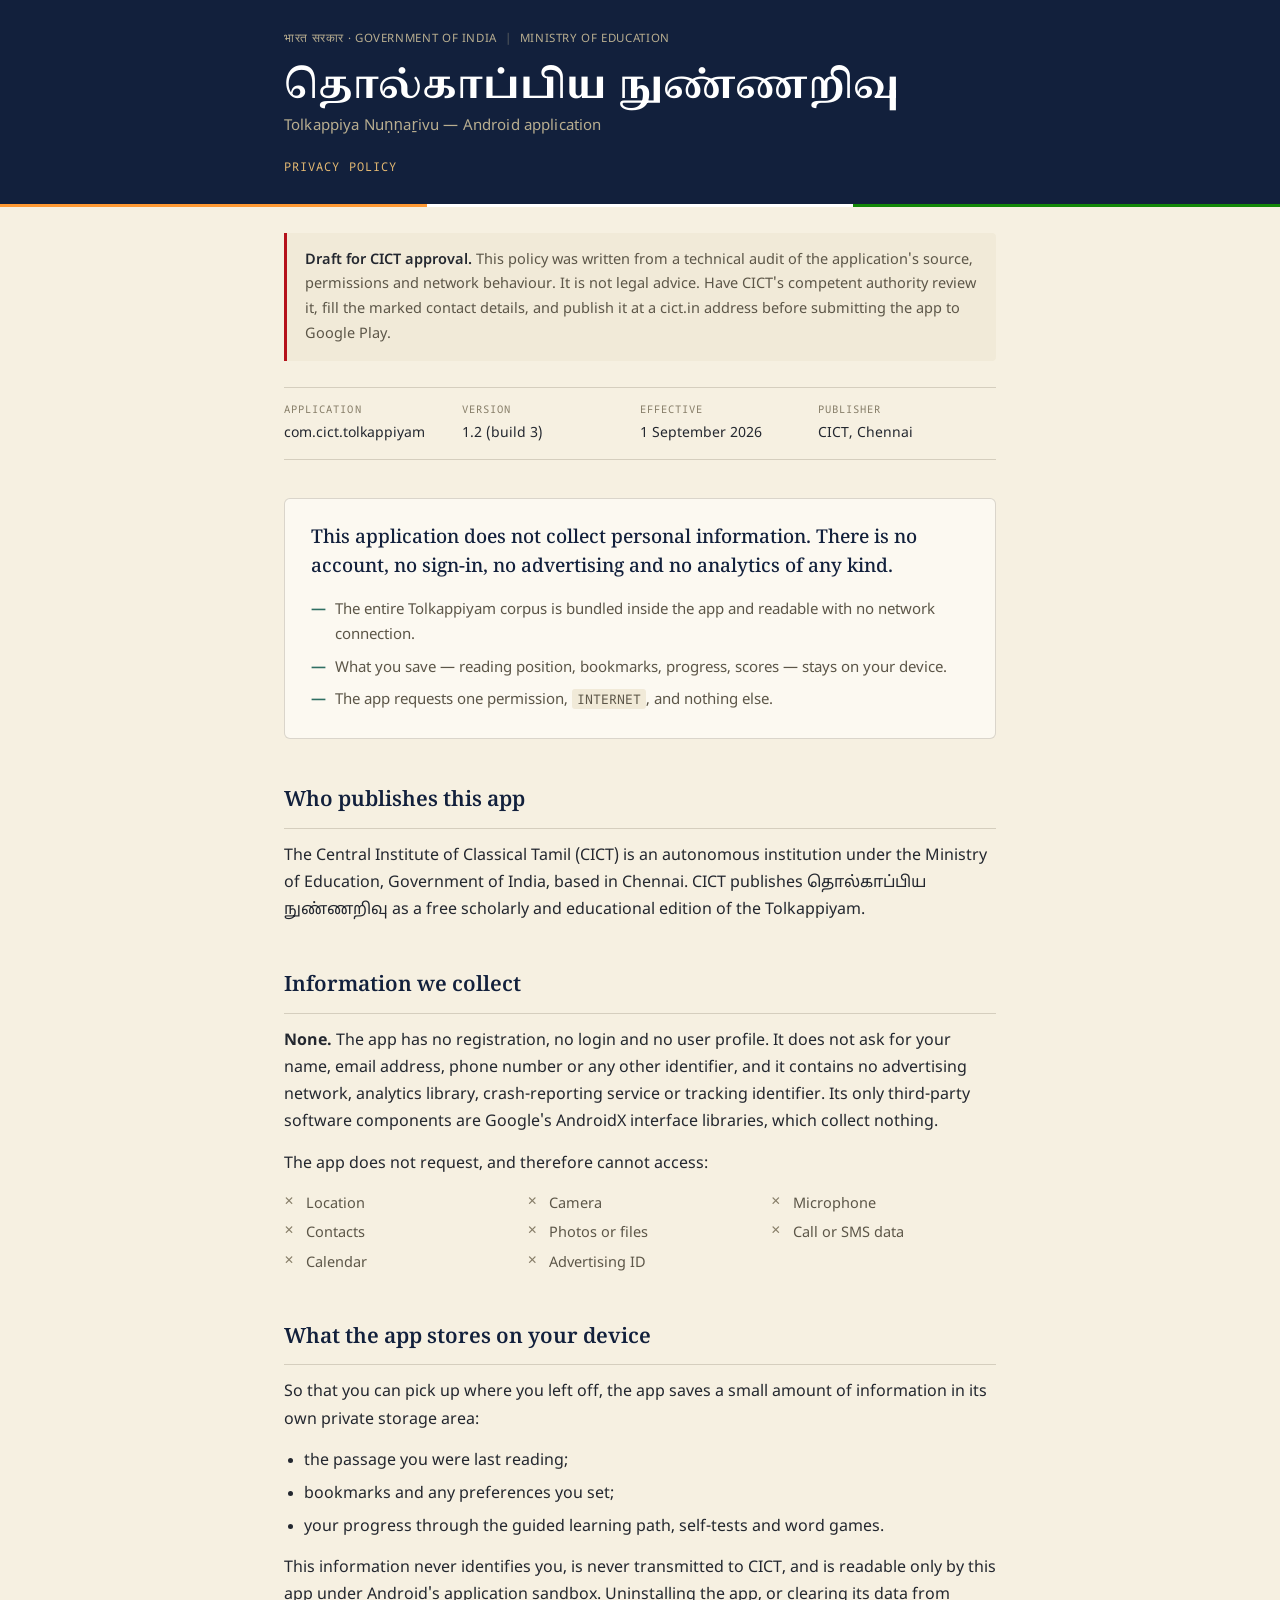
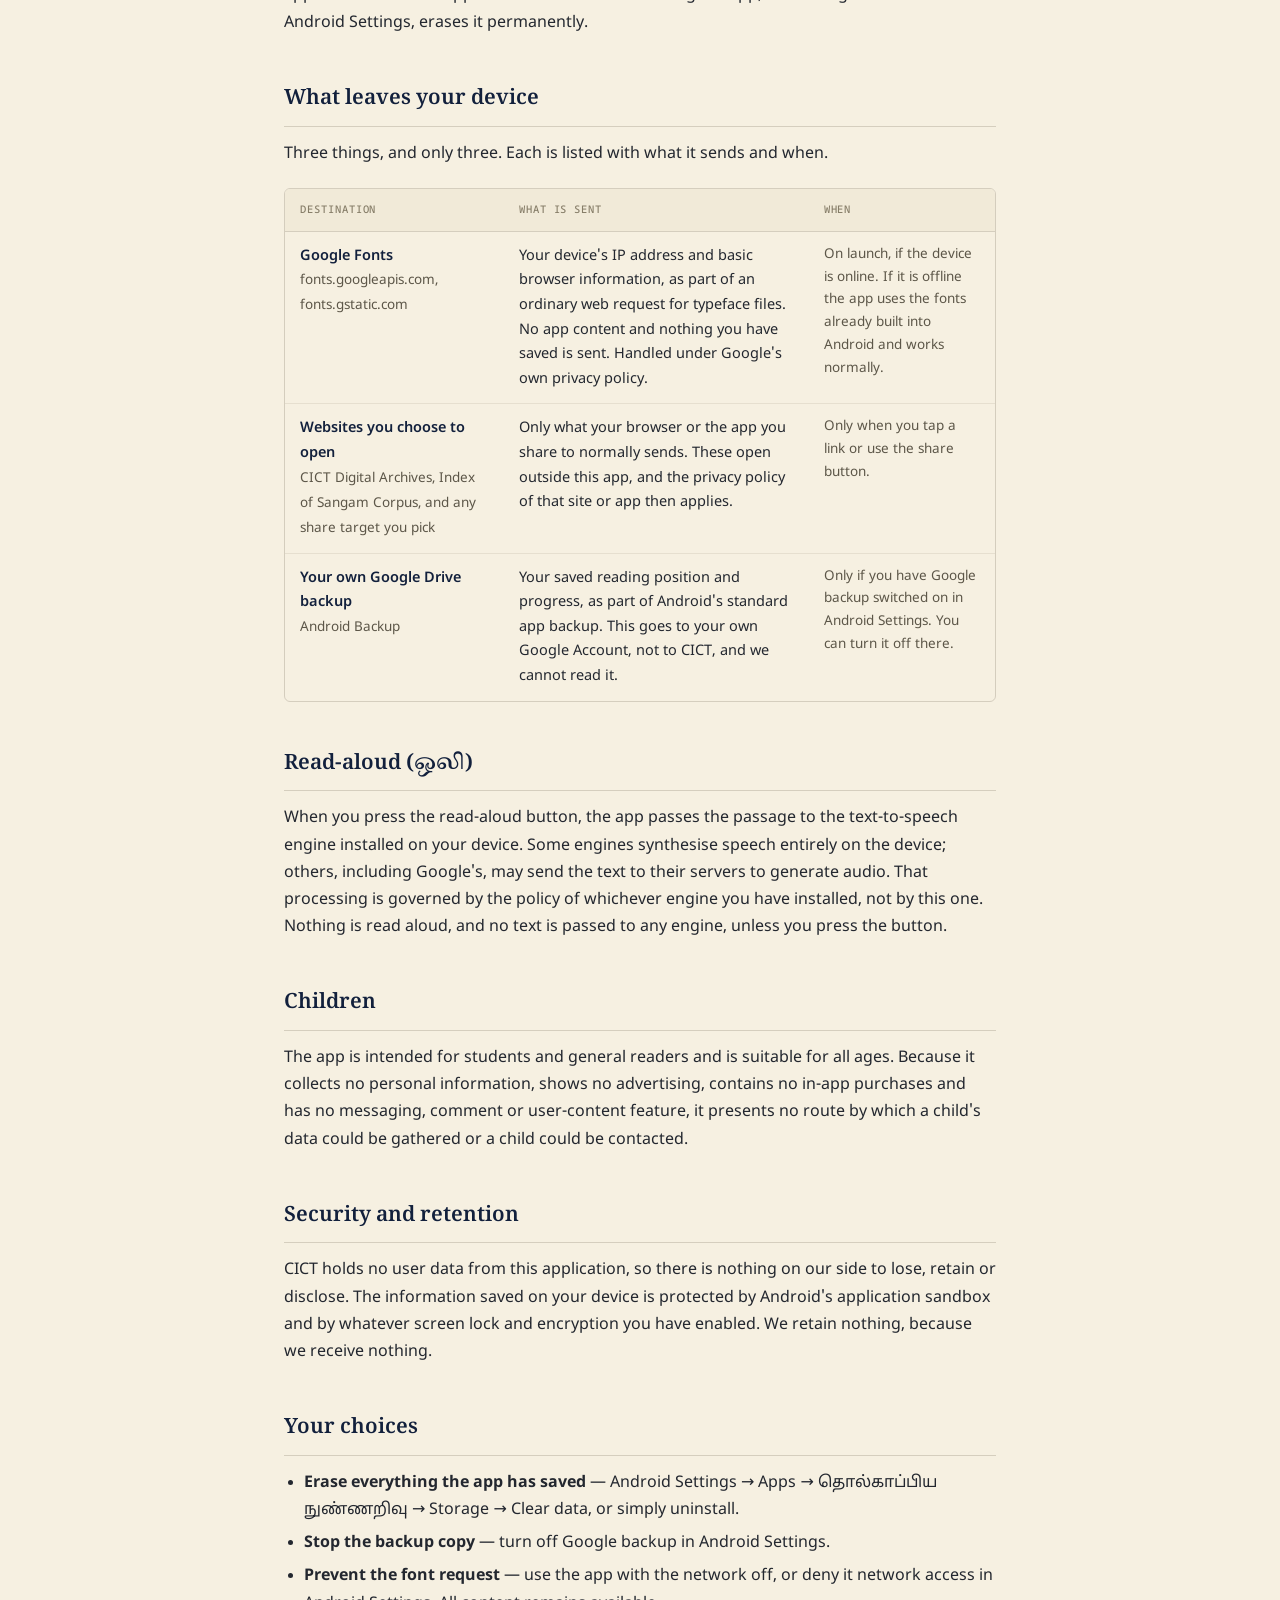
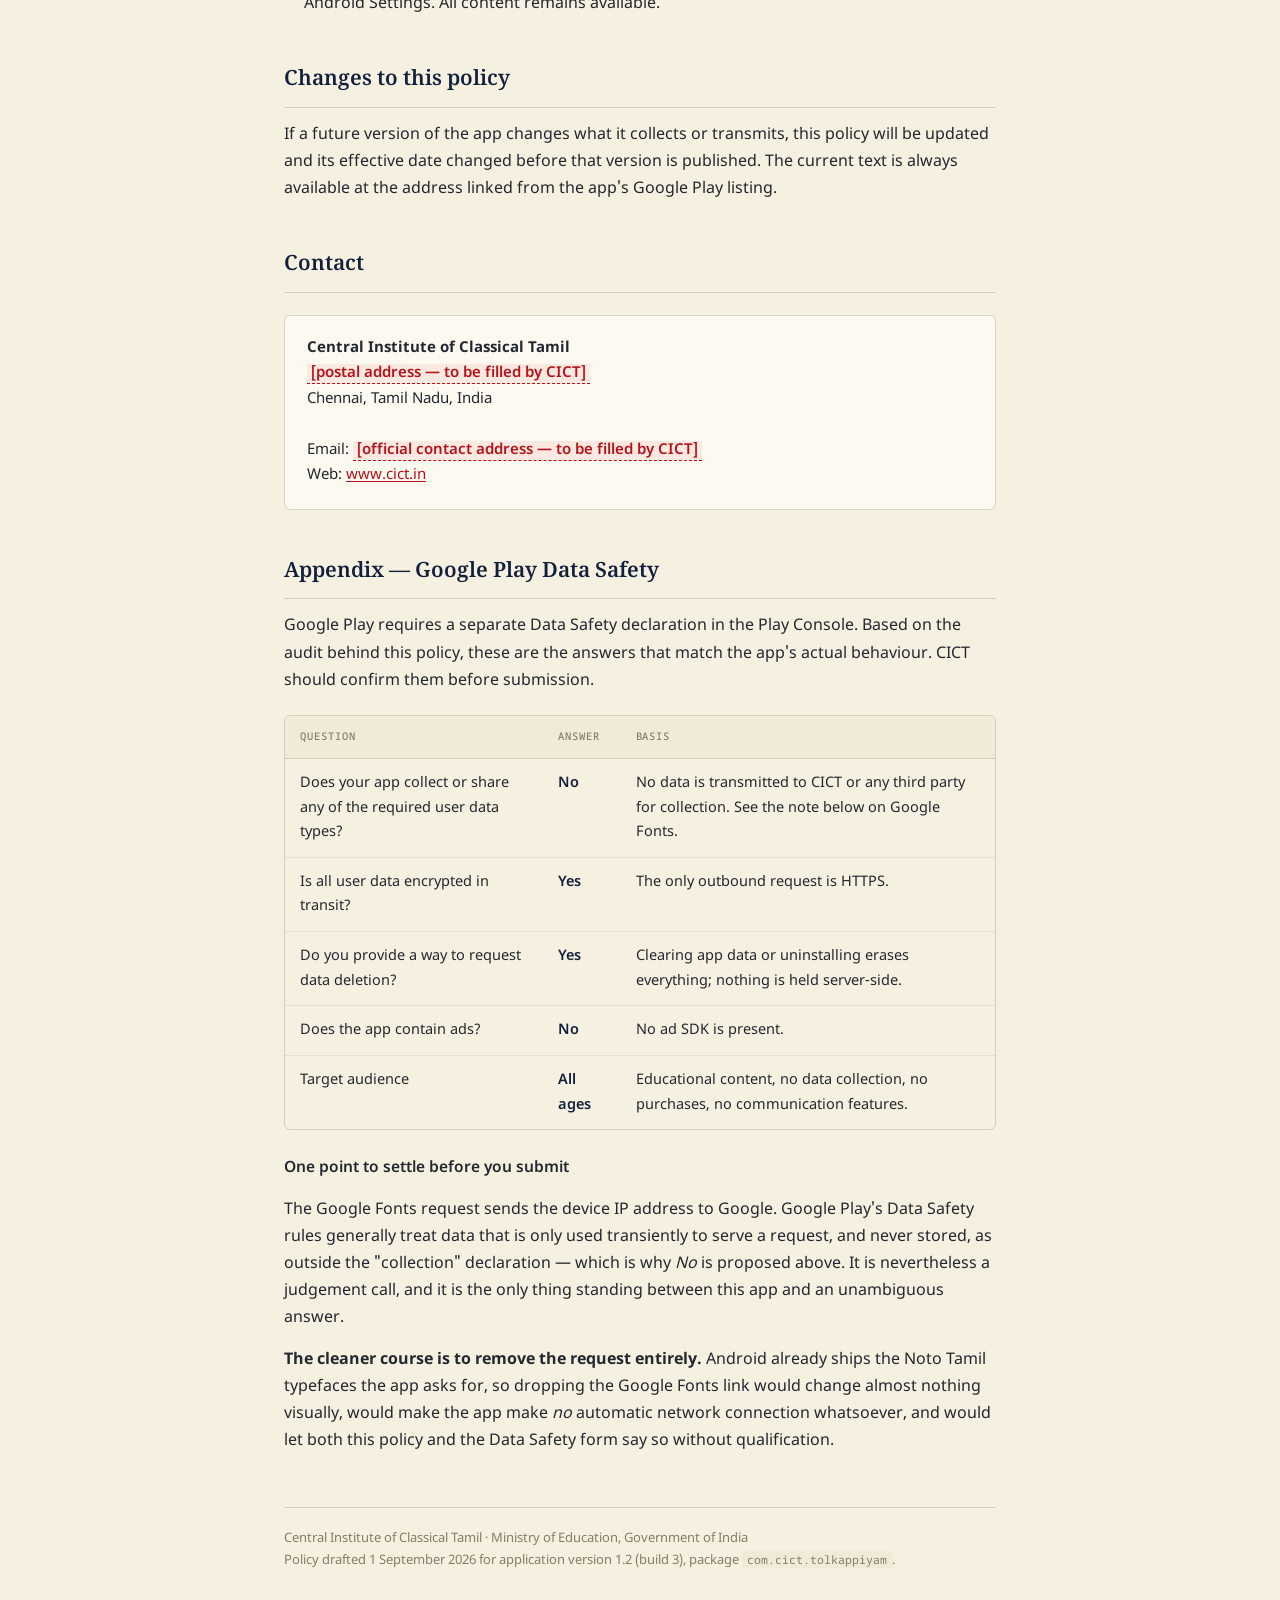
==== docs/privacy-policy.html @ a98bb2b9 "Add the privacy policy required for the Play listing Drafted from an audit of the app rather than fr" ====
<!DOCTYPE html>
<html lang="en">
<head>
<meta charset="utf-8">
<meta name="viewport" content="width=device-width, initial-scale=1">
<title>Tolkappiya Nuṇṇaṟivu Privacy Policy · CICT</title>
<meta name="description" content="Privacy policy for the CICT Android application தொல்காப்பிய நுண்ணறிவு (com.cict.tolkappiyam).">
<meta name="robots" content="index,follow">
<link rel="preconnect" href="https://fonts.googleapis.com">
<link href="https://fonts.googleapis.com/css2?family=Noto+Sans+Tamil:wght@400;500;600&family=Noto+Serif+Tamil:wght@500;600;700&family=Noto+Sans+Mono:wght@400;500&display=swap" rel="stylesheet">
<style>
  :root{
    --ground:#F6F0E1; --surface:#FCF9F1; --surface-2:#F1EAD8;
    --ink:#12203C; --text:#23272F; --muted:#5C5648; --faint:#867D68;
    --rule:rgba(40,30,10,.16); --rule-soft:rgba(40,30,10,.08);
    --accent:#B5121B; --ochre:#8A5D1C; --good:#2F6F63;
    --on-ink:#E9DFC4; --on-ink-dim:#B9AE90;
    --serif:'Noto Serif Tamil',Georgia,serif;
    --sans:'Noto Sans Tamil','Segoe UI',system-ui,sans-serif;
    --mono:'Noto Sans Mono',ui-monospace,Consolas,monospace;
  }
  @media (prefers-color-scheme:dark){
    :root:not([data-theme="light"]){
      --ground:#12151B; --surface:#1B1E24; --surface-2:#232730;
      --ink:#E9E3D2; --text:#E4DECD; --muted:#A79E88; --faint:#8A8268;
      --rule:rgba(220,200,150,.18); --rule-soft:rgba(220,200,150,.09);
      --accent:#E8897C; --ochre:#D2A45E; --good:#5FA394;
      --on-ink:#E9DFC4; --on-ink-dim:#B9AE90;
    }
  }
  :root[data-theme="dark"]{
    --ground:#12151B; --surface:#1B1E24; --surface-2:#232730;
    --ink:#E9E3D2; --text:#E4DECD; --muted:#A79E88; --faint:#8A8268;
    --rule:rgba(220,200,150,.18); --rule-soft:rgba(220,200,150,.09);
    --accent:#E8897C; --ochre:#D2A45E; --good:#5FA394;
    --on-ink:#E9DFC4; --on-ink-dim:#B9AE90;
  }

  *{box-sizing:border-box}
  body{
    margin:0; background:var(--ground); color:var(--text);
    font-family:var(--sans); font-size:16px; line-height:1.7;
    -webkit-font-smoothing:antialiased;
  }
  .wrap{max-width:760px; margin:0 auto; padding:0 24px 88px}

  /* ---- masthead ---- */
  .mast{background:#12203C; color:var(--on-ink)}
  .mast-in{max-width:760px; margin:0 auto; padding:30px 24px 26px}
  .gov{font-size:11.5px; letter-spacing:.055em; text-transform:uppercase;
       color:var(--on-ink-dim); display:flex; flex-wrap:wrap; gap:8px; align-items:center}
  .gov .dot{opacity:.45}
  .mast h1{
    font-family:var(--serif); font-weight:700; font-size:clamp(27px,5.2vw,38px);
    line-height:1.22; margin:14px 0 4px; color:#fff; text-wrap:balance;
  }
  .mast .en{font-size:15px; color:var(--on-ink-dim); letter-spacing:.01em}
  .mast .kind{
    margin-top:18px; font-family:var(--mono); font-size:12px;
    letter-spacing:.09em; text-transform:uppercase; color:#E3B872;
  }
  .tricolour{height:3px; display:flex}
  .tricolour i{flex:1}
  .tricolour i:nth-child(1){background:#FF9933}
  .tricolour i:nth-child(2){background:#FFFFFF}
  .tricolour i:nth-child(3){background:#138808}

  /* ---- draft notice ---- */
  .notice{
    margin:26px 0 0; padding:15px 18px; background:var(--surface-2);
    border-left:3px solid var(--accent); border-radius:0 4px 4px 0;
    font-size:14.5px; color:var(--muted);
  }
  .notice strong{color:var(--text); font-weight:600}

  /* ---- meta strip ---- */
  .meta{
    margin-top:26px; border-top:1px solid var(--rule); border-bottom:1px solid var(--rule);
    display:grid; grid-template-columns:repeat(auto-fit,minmax(150px,1fr)); gap:0;
  }
  .meta div{padding:13px 16px 13px 0}
  .meta dt{
    font-family:var(--mono); font-size:10.5px; letter-spacing:.1em;
    text-transform:uppercase; color:var(--faint); margin-bottom:3px;
  }
  .meta dd{margin:0; font-size:14px; color:var(--text); font-variant-numeric:tabular-nums}

  /* ---- headline summary ---- */
  .summary{
    margin:38px 0 8px; padding:24px 26px; background:var(--surface);
    border:1px solid var(--rule); border-radius:6px;
  }
  .summary p{margin:0; font-family:var(--serif); font-weight:500;
    font-size:19px; line-height:1.55; color:var(--ink); text-wrap:balance}
  .summary ul{margin:16px 0 0; padding:0; list-style:none;
    display:flex; flex-direction:column; gap:7px}
  .summary li{position:relative; padding-left:24px; font-size:15px; color:var(--muted)}
  .summary li::before{
    content:"—"; position:absolute; left:0; top:0; color:var(--good); font-weight:600;
  }

  /* ---- sections ---- */
  section{margin-top:44px}
  h2{
    font-family:var(--serif); font-weight:600; font-size:21px; color:var(--ink);
    margin:0 0 4px; padding-bottom:9px; border-bottom:1px solid var(--rule);
    text-wrap:balance;
  }
  h3{font-family:var(--sans); font-weight:600; font-size:15.5px;
     color:var(--text); margin:26px 0 6px}
  p{margin:14px 0}
  a{color:var(--accent); text-decoration-thickness:1px; text-underline-offset:2px}
  a:focus-visible{outline:2px solid var(--accent); outline-offset:3px; border-radius:2px}
  ul.plain{margin:14px 0; padding-left:20px}
  ul.plain li{margin:6px 0}
  code{font-family:var(--mono); font-size:.88em; background:var(--surface-2);
       padding:1px 5px; border-radius:3px}

  /* ---- tables ---- */
  .tw{overflow-x:auto; margin:20px 0; border:1px solid var(--rule); border-radius:6px}
  table{border-collapse:collapse; width:100%; min-width:520px; font-size:14.5px}
  th,td{text-align:left; padding:12px 15px; vertical-align:top;
        border-bottom:1px solid var(--rule-soft)}
  thead th{
    background:var(--surface-2); font-family:var(--mono); font-weight:500;
    font-size:10.5px; letter-spacing:.09em; text-transform:uppercase; color:var(--faint);
    border-bottom:1px solid var(--rule);
  }
  tbody tr:last-child td{border-bottom:none}
  td strong{font-weight:600; color:var(--ink)}
  .when{color:var(--muted); font-size:13.5px}

  .no-list{margin:14px 0; padding:0; list-style:none;
    display:grid; grid-template-columns:repeat(auto-fit,minmax(190px,1fr)); gap:5px 18px}
  .no-list li{position:relative; padding-left:22px; font-size:14.5px; color:var(--muted)}
  .no-list li::before{content:"✕"; position:absolute; left:0; color:var(--faint); font-size:12px}

  .contact{
    margin-top:22px; padding:20px 22px; background:var(--surface);
    border:1px solid var(--rule); border-radius:6px; font-size:15px;
  }
  .fill{background:rgba(181,18,27,.1); border-bottom:1px dashed var(--accent);
        padding:0 4px; color:var(--accent); font-weight:600}
  :root[data-theme="dark"] .fill,
  :root:not([data-theme="light"]) .fill{background:rgba(232,137,124,.14)}

  footer{margin-top:52px; padding-top:20px; border-top:1px solid var(--rule);
         font-size:13px; color:var(--faint)}
  @media (prefers-reduced-motion:reduce){*{transition:none!important;animation:none!important}}
</style>
</head>
<body>
<link rel="preconnect" href="https://fonts.gstatic.com" crossorigin>
<header class="mast">
  <div class="mast-in">
    <div class="gov">
      <span>भारत सरकार · Government of India</span><span class="dot">|</span>
      <span>Ministry of Education</span>
    </div>
    <h1>தொல்காப்பிய நுண்ணறிவு</h1>
    <div class="en">Tolkappiya Nuṇṇaṟivu — Android application</div>
    <div class="kind">Privacy Policy</div>
  </div>
</header>
<div class="tricolour"><i></i><i></i><i></i></div>

<div class="wrap">

  <div class="notice">
    <strong>Draft for CICT approval.</strong> This policy was written from a technical audit
    of the application's source, permissions and network behaviour. It is not legal advice.
    Have CICT's competent authority review it, fill the marked contact details, and publish
    it at a cict.in address before submitting the app to Google Play.
  </div>

  <dl class="meta">
    <div><dt>Application</dt><dd>com.cict.tolkappiyam</dd></div>
    <div><dt>Version</dt><dd>1.2 (build 3)</dd></div>
    <div><dt>Effective</dt><dd>1 September 2026</dd></div>
    <div><dt>Publisher</dt><dd>CICT, Chennai</dd></div>
  </dl>

  <div class="summary">
    <p>This application does not collect personal information. There is no account, no
    sign-in, no advertising and no analytics of any kind.</p>
    <ul>
      <li>The entire Tolkappiyam corpus is bundled inside the app and readable with no network connection.</li>
      <li>What you save — reading position, bookmarks, progress, scores — stays on your device.</li>
      <li>The app requests one permission, <code>INTERNET</code>, and nothing else.</li>
    </ul>
  </div>

  <section>
    <h2>Who publishes this app</h2>
    <p>The Central Institute of Classical Tamil (CICT) is an autonomous institution under the
    Ministry of Education, Government of India, based in Chennai. CICT publishes
    தொல்காப்பிய நுண்ணறிவு as a free scholarly and educational edition of the Tolkappiyam.</p>
  </section>

  <section>
    <h2>Information we collect</h2>
    <p><strong>None.</strong> The app has no registration, no login and no user profile. It does
    not ask for your name, email address, phone number or any other identifier, and it contains
    no advertising network, analytics library, crash-reporting service or tracking identifier.
    Its only third-party software components are Google's AndroidX interface libraries, which
    collect nothing.</p>
    <p>The app does not request, and therefore cannot access:</p>
    <ul class="no-list">
      <li>Location</li><li>Camera</li><li>Microphone</li><li>Contacts</li>
      <li>Photos or files</li><li>Call or SMS data</li><li>Calendar</li>
      <li>Advertising ID</li>
    </ul>
  </section>

  <section>
    <h2>What the app stores on your device</h2>
    <p>So that you can pick up where you left off, the app saves a small amount of information
    in its own private storage area:</p>
    <ul class="plain">
      <li>the passage you were last reading;</li>
      <li>bookmarks and any preferences you set;</li>
      <li>your progress through the guided learning path, self-tests and word games.</li>
    </ul>
    <p>This information never identifies you, is never transmitted to CICT, and is readable
    only by this app under Android's application sandbox. Uninstalling the app, or clearing its
    data from Android Settings, erases it permanently.</p>
  </section>

  <section>
    <h2>What leaves your device</h2>
    <p>Three things, and only three. Each is listed with what it sends and when.</p>
    <div class="tw">
      <table>
        <thead>
          <tr><th>Destination</th><th>What is sent</th><th>When</th></tr>
        </thead>
        <tbody>
          <tr>
            <td><strong>Google Fonts</strong><br><span class="when">fonts.googleapis.com, fonts.gstatic.com</span></td>
            <td>Your device's IP address and basic browser information, as part of an ordinary
                web request for typeface files. No app content and nothing you have saved is sent.
                Handled under Google's own privacy policy.</td>
            <td class="when">On launch, if the device is online. If it is offline the app uses the
                fonts already built into Android and works normally.</td>
          </tr>
          <tr>
            <td><strong>Websites you choose to open</strong><br><span class="when">CICT Digital Archives, Index of Sangam Corpus, and any share target you pick</span></td>
            <td>Only what your browser or the app you share to normally sends. These open outside
                this app, and the privacy policy of that site or app then applies.</td>
            <td class="when">Only when you tap a link or use the share button.</td>
          </tr>
          <tr>
            <td><strong>Your own Google Drive backup</strong><br><span class="when">Android Backup</span></td>
            <td>Your saved reading position and progress, as part of Android's standard app
                backup. This goes to your own Google Account, not to CICT, and we cannot read it.</td>
            <td class="when">Only if you have Google backup switched on in Android Settings. You
                can turn it off there.</td>
          </tr>
        </tbody>
      </table>
    </div>
  </section>

  <section>
    <h2>Read-aloud (ஒலி)</h2>
    <p>When you press the read-aloud button, the app passes the passage to the text-to-speech
    engine installed on your device. Some engines synthesise speech entirely on the device;
    others, including Google's, may send the text to their servers to generate audio. That
    processing is governed by the policy of whichever engine you have installed, not by this
    one. Nothing is read aloud, and no text is passed to any engine, unless you press the button.</p>
  </section>

  <section>
    <h2>Children</h2>
    <p>The app is intended for students and general readers and is suitable for all ages. Because
    it collects no personal information, shows no advertising, contains no in-app purchases and
    has no messaging, comment or user-content feature, it presents no route by which a child's
    data could be gathered or a child could be contacted.</p>
  </section>

  <section>
    <h2>Security and retention</h2>
    <p>CICT holds no user data from this application, so there is nothing on our side to lose,
    retain or disclose. The information saved on your device is protected by Android's
    application sandbox and by whatever screen lock and encryption you have enabled. We retain
    nothing, because we receive nothing.</p>
  </section>

  <section>
    <h2>Your choices</h2>
    <ul class="plain">
      <li><strong>Erase everything the app has saved</strong> — Android Settings → Apps →
      தொல்காப்பிய நுண்ணறிவு → Storage → Clear data, or simply uninstall.</li>
      <li><strong>Stop the backup copy</strong> — turn off Google backup in Android Settings.</li>
      <li><strong>Prevent the font request</strong> — use the app with the network off, or deny
      it network access in Android Settings. All content remains available.</li>
    </ul>
  </section>

  <section>
    <h2>Changes to this policy</h2>
    <p>If a future version of the app changes what it collects or transmits, this policy will be
    updated and its effective date changed before that version is published. The current text is
    always available at the address linked from the app's Google Play listing.</p>
  </section>

  <section>
    <h2>Contact</h2>
    <div class="contact">
      <strong>Central Institute of Classical Tamil</strong><br>
      <span class="fill">[postal address — to be filled by CICT]</span><br>
      Chennai, Tamil Nadu, India<br><br>
      Email: <span class="fill">[official contact address — to be filled by CICT]</span><br>
      Web: <a href="https://www.cict.in">www.cict.in</a>
    </div>
  </section>

  <section>
    <h2>Appendix — Google Play Data Safety</h2>
    <p>Google Play requires a separate Data Safety declaration in the Play Console. Based on the
    audit behind this policy, these are the answers that match the app's actual behaviour. CICT
    should confirm them before submission.</p>
    <div class="tw">
      <table>
        <thead><tr><th>Question</th><th>Answer</th><th>Basis</th></tr></thead>
        <tbody>
          <tr><td>Does your app collect or share any of the required user data types?</td>
              <td><strong>No</strong></td>
              <td>No data is transmitted to CICT or any third party for collection. See the note below on Google Fonts.</td></tr>
          <tr><td>Is all user data encrypted in transit?</td><td><strong>Yes</strong></td>
              <td>The only outbound request is HTTPS.</td></tr>
          <tr><td>Do you provide a way to request data deletion?</td><td><strong>Yes</strong></td>
              <td>Clearing app data or uninstalling erases everything; nothing is held server-side.</td></tr>
          <tr><td>Does the app contain ads?</td><td><strong>No</strong></td><td>No ad SDK is present.</td></tr>
          <tr><td>Target audience</td><td><strong>All ages</strong></td>
              <td>Educational content, no data collection, no purchases, no communication features.</td></tr>
        </tbody>
      </table>
    </div>
    <h3>One point to settle before you submit</h3>
    <p>The Google Fonts request sends the device IP address to Google. Google Play's Data Safety
    rules generally treat data that is only used transiently to serve a request, and never
    stored, as outside the "collection" declaration — which is why <em>No</em> is proposed above.
    It is nevertheless a judgement call, and it is the only thing standing between this app and
    an unambiguous answer.</p>
    <p><strong>The cleaner course is to remove the request entirely.</strong> Android already
    ships the Noto Tamil typefaces the app asks for, so dropping the Google Fonts link would
    change almost nothing visually, would make the app make <em>no</em> automatic network
    connection whatsoever, and would let both this policy and the Data Safety form say so without
    qualification.</p>
  </section>

  <footer>
    Central Institute of Classical Tamil · Ministry of Education, Government of India<br>
    Policy drafted 1 September 2026 for application version 1.2 (build 3), package
    <code>com.cict.tolkappiyam</code>.
  </footer>
</div>
</body>
</html>
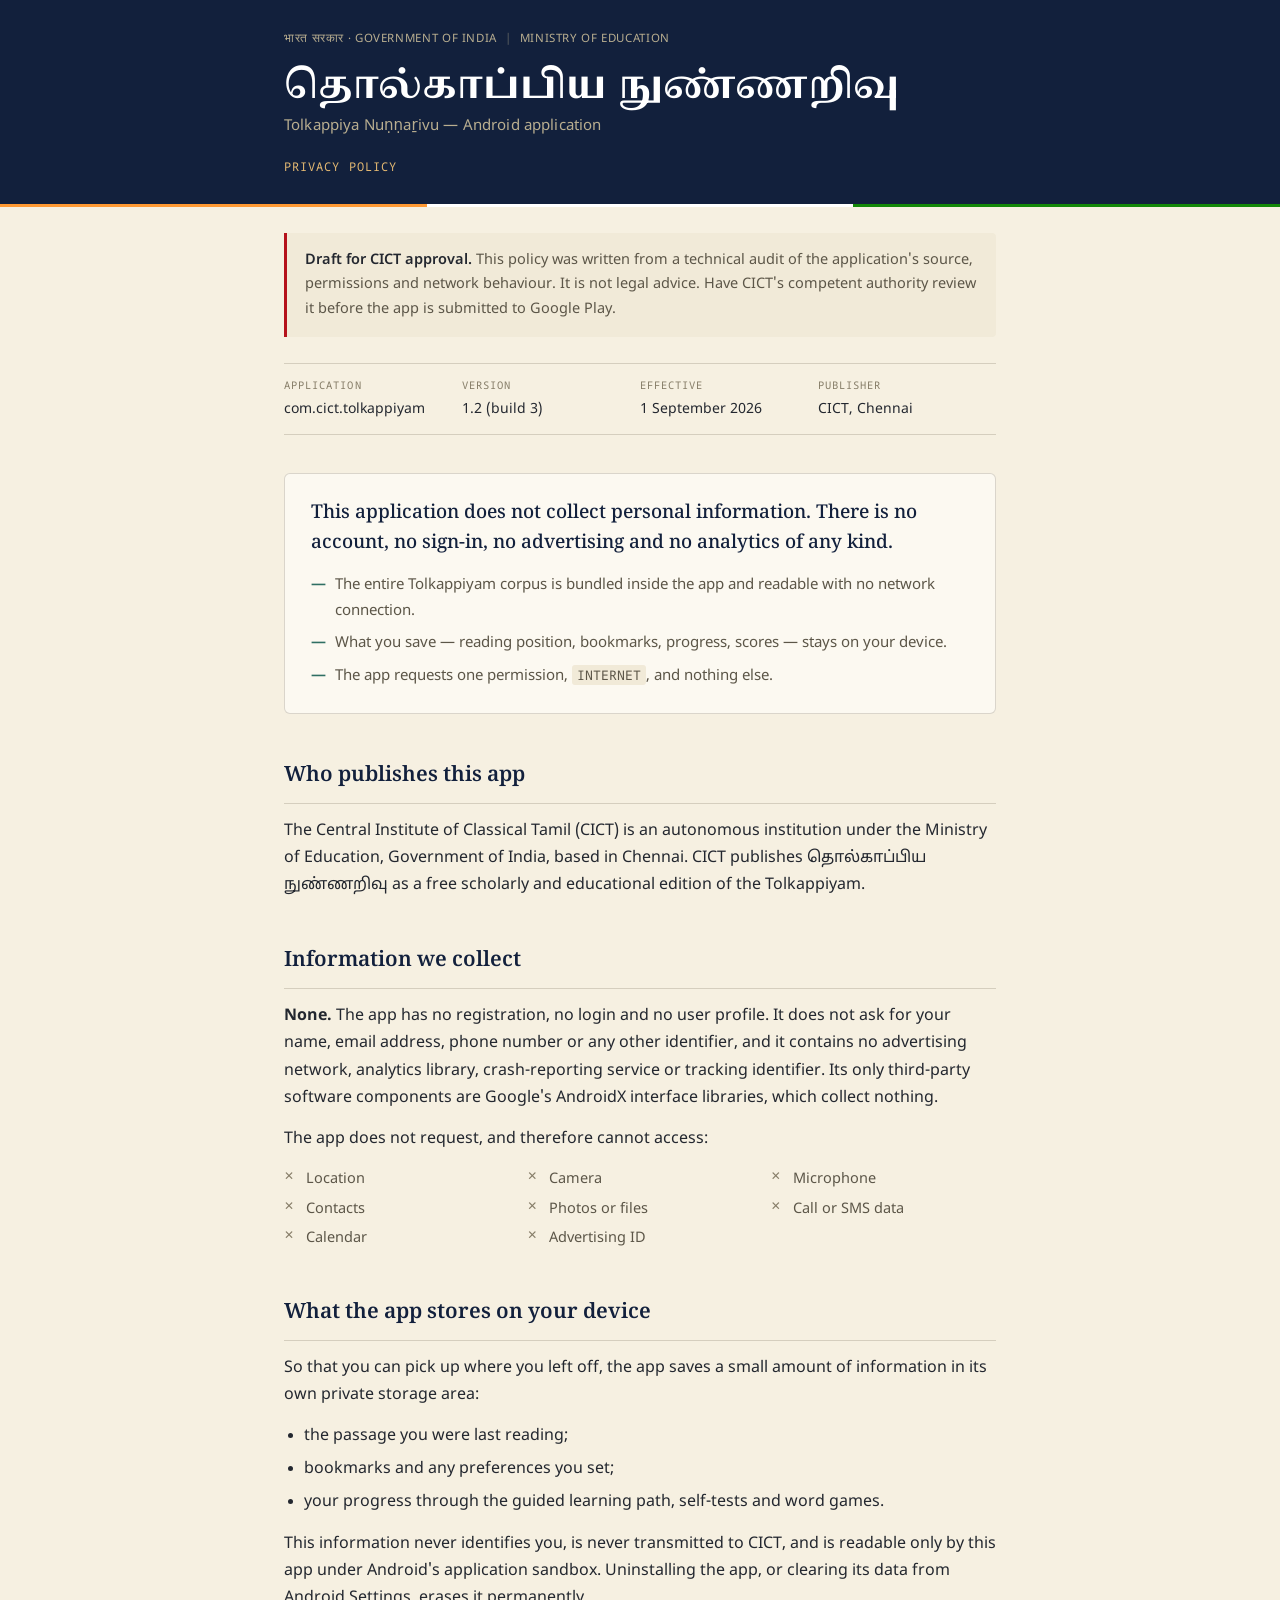
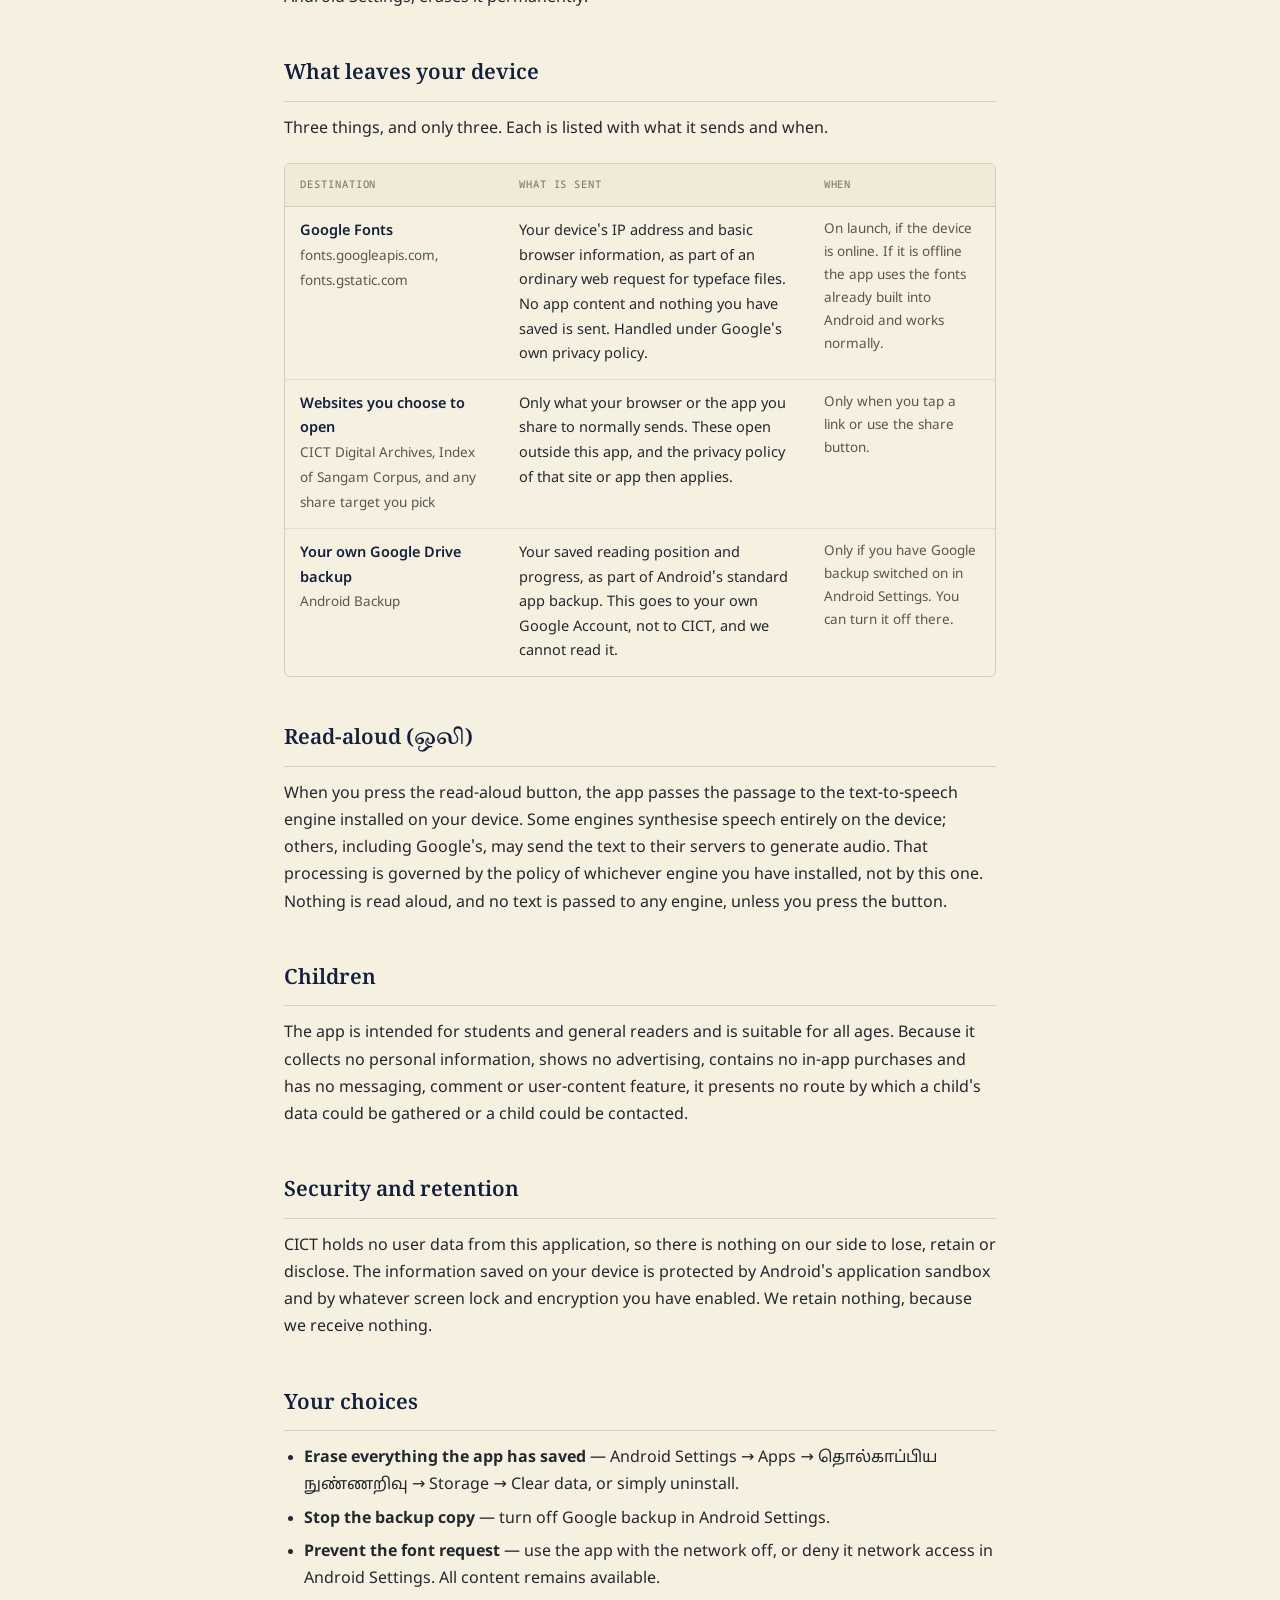
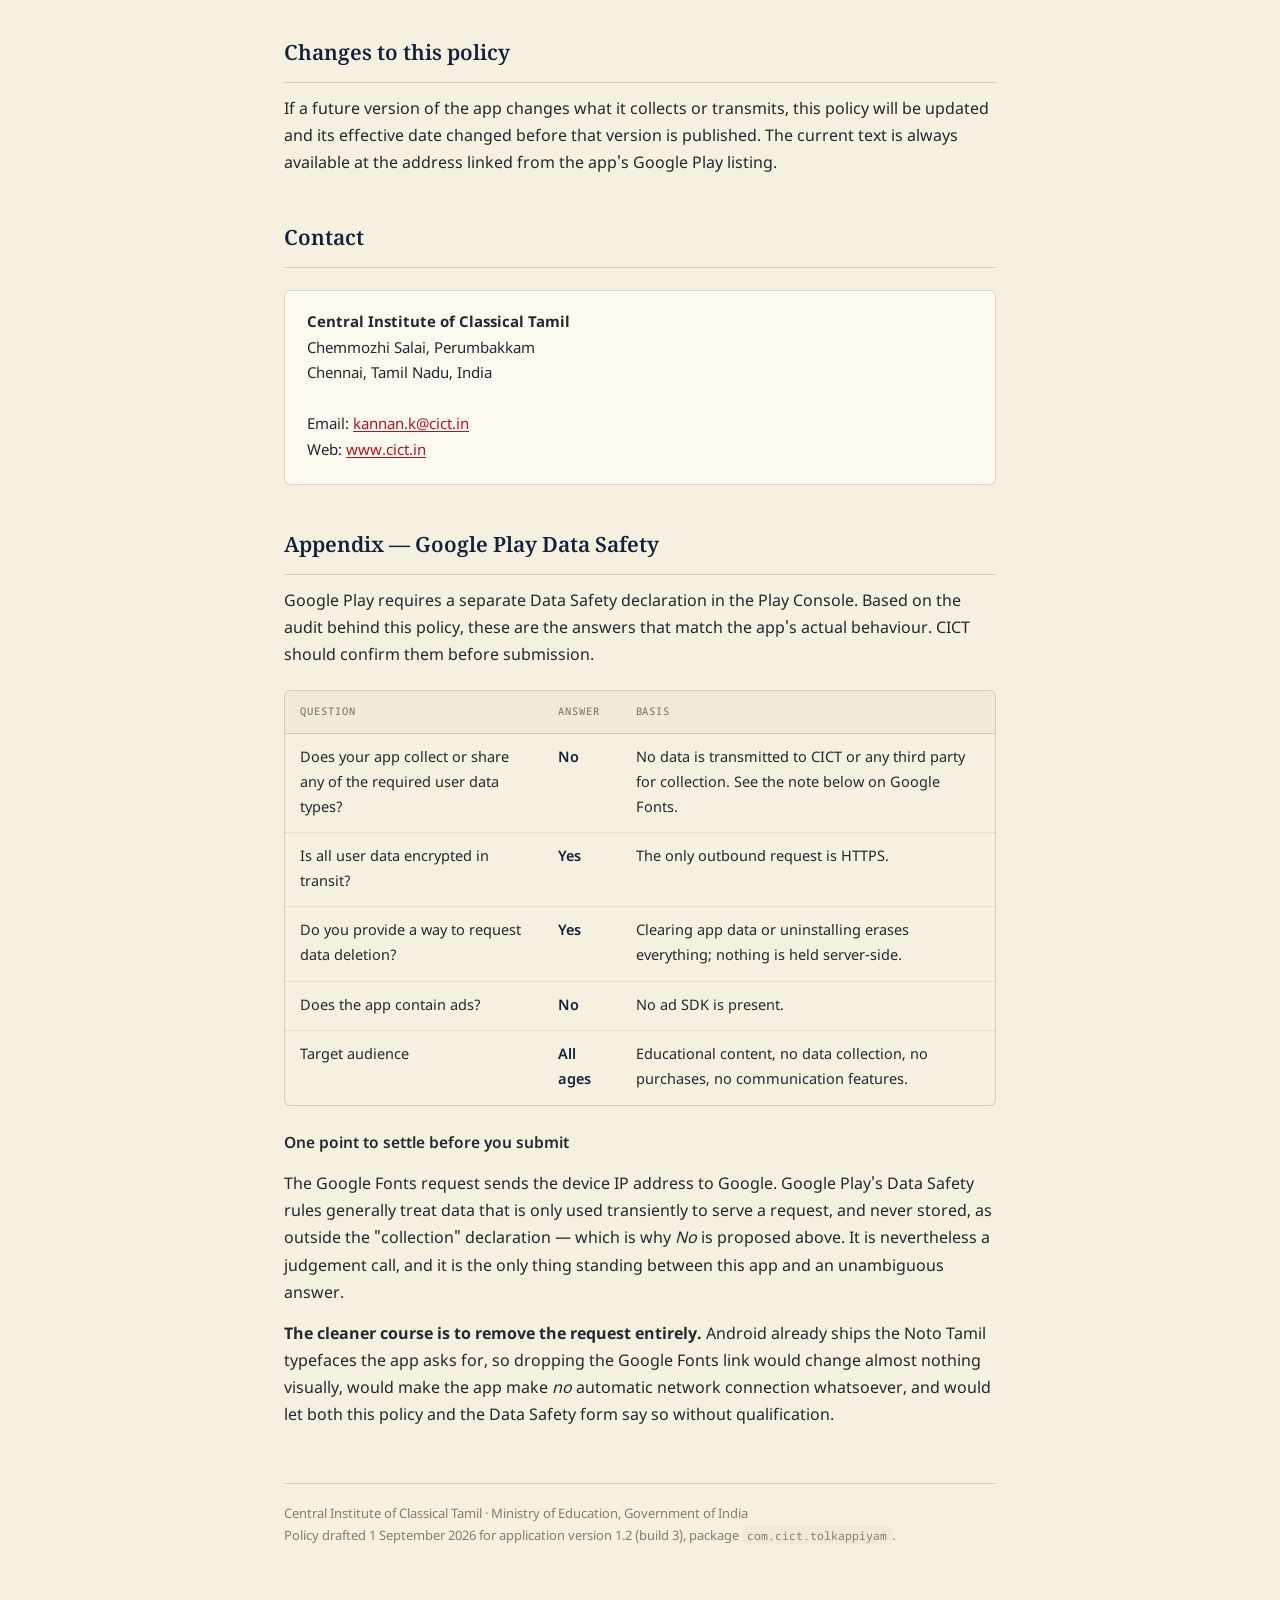
==== commit c4fc3d27: "Fill CICT contact details in the privacy policy Postal address and official contact email supplied b" ====
--- a/docs/privacy-policy.html
+++ b/docs/privacy-policy.html
@@ -169,8 +169,7 @@
   <div class="notice">
     <strong>Draft for CICT approval.</strong> This policy was written from a technical audit
     of the application's source, permissions and network behaviour. It is not legal advice.
-    Have CICT's competent authority review it, fill the marked contact details, and publish
-    it at a cict.in address before submitting the app to Google Play.
+    Have CICT's competent authority review it before the app is submitted to Google Play.
   </div>
 
   <dl class="meta">
@@ -308,9 +307,9 @@
     <h2>Contact</h2>
     <div class="contact">
       <strong>Central Institute of Classical Tamil</strong><br>
-      <span class="fill">[postal address — to be filled by CICT]</span><br>
+      Chemmozhi Salai, Perumbakkam<br>
       Chennai, Tamil Nadu, India<br><br>
-      Email: <span class="fill">[official contact address — to be filled by CICT]</span><br>
+      Email: <a href="mailto:kannan.k@cict.in">kannan.k@cict.in</a><br>
       Web: <a href="https://www.cict.in">www.cict.in</a>
     </div>
   </section>
